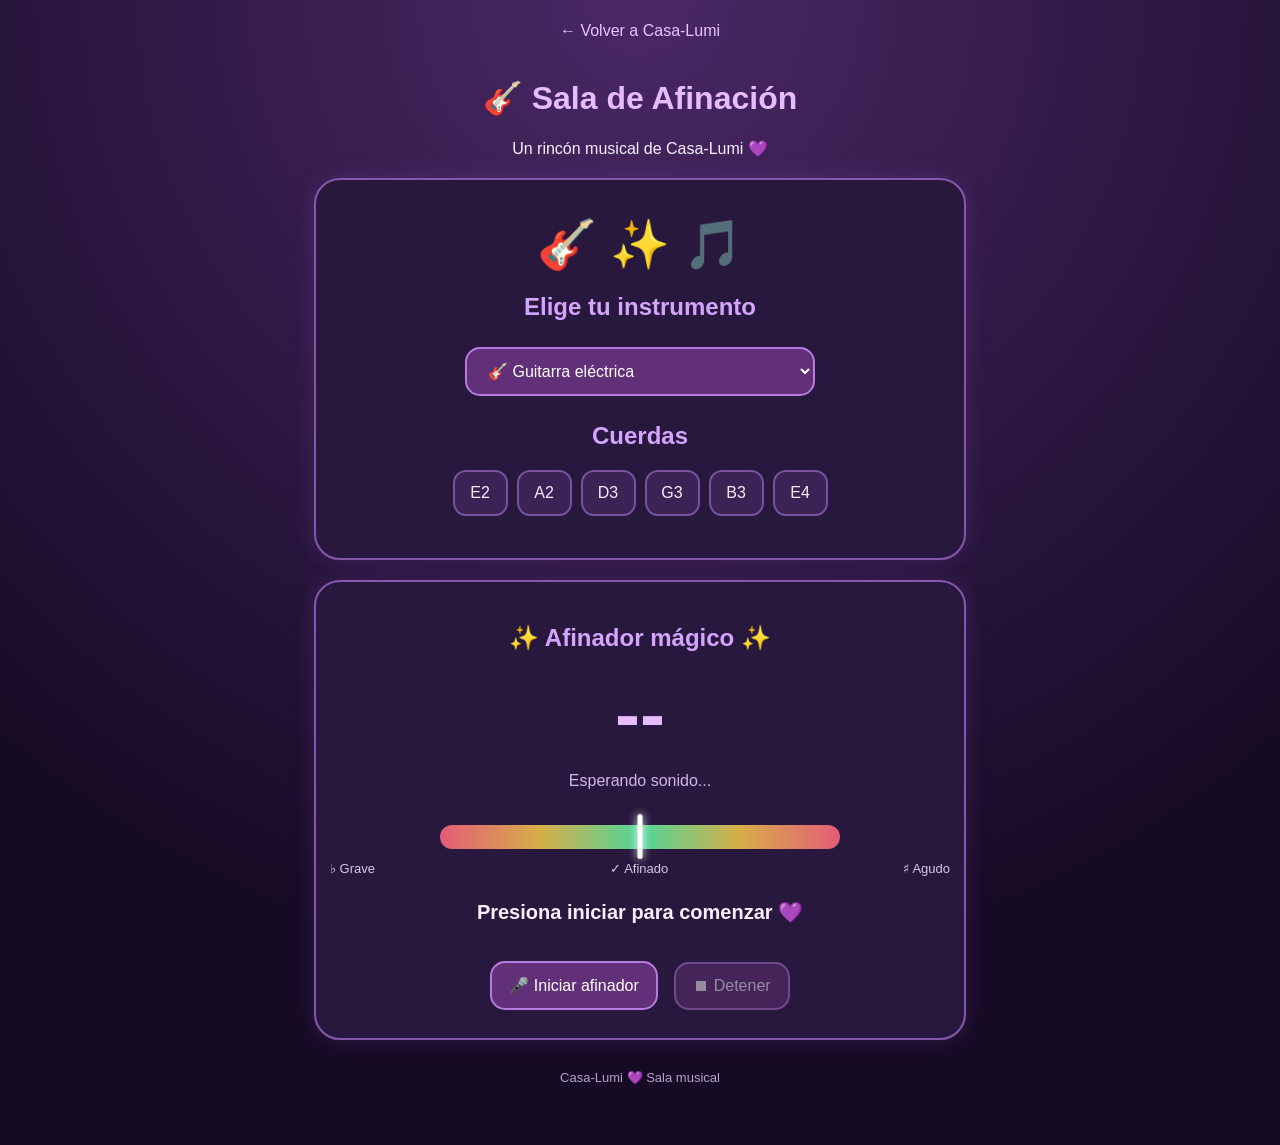
==== afinacion/index.html @ 4000615a "Add initial HTML structure for Afinación page" ====
<!DOCTYPE html>
<html lang="es">
<head>
<meta charset="UTF-8">
<meta name="viewport" content="width=device-width, initial-scale=1">
<meta name="theme-color" content="#160b25">
<title>Sala de Afinación | Casa-Lumi</title>

<style>
* { box-sizing: border-box; }

body {
  margin: 0;
  min-height: 100vh;
  background: radial-gradient(
    circle at top,
    #4a2865,
    #160b25 75%
  );
  color: #f8efff;
  font-family: Arial, sans-serif;
  text-align: center;
}

main {
  max-width: 680px;
  margin: auto;
  padding: 22px 14px 60px;
}

h1 { color: #e6bbff; }
h2 { color: #d4a4ff; }

.volver {
  display: inline-block;
  margin-bottom: 18px;
  color: #e9c6ff;
  text-decoration: none;
}

.panel {
  background: #29183d;
  border: 2px solid #8657ac;
  border-radius: 26px;
  padding: 22px 14px;
  margin: 20px 0;
  box-shadow: 0 0 22px #9b54d033;
}

.decoracion {
  font-size: 48px;
  margin: 15px 0;
}

button, select {
  background: #613078;
  color: white;
  border: 2px solid #b77bdf;
  border-radius: 15px;
  padding: 13px 17px;
  margin: 6px;
  font-size: 16px;
}

button { cursor: pointer; }

button:disabled {
  opacity: .5;
  cursor: not-allowed;
}

select {
  width: 90%;
  max-width: 350px;
}

.nota {
  font-size: 75px;
  font-weight: bold;
  color: #e6bbff;
  margin: 15px 0;
}

.frecuencia {
  color: #d2b7e5;
  font-size: 16px;
}

.medidor {
  position: relative;
  height: 24px;
  margin: 35px auto 12px;
  max-width: 400px;
  background: linear-gradient(
    90deg,
    #e35d78,
    #d7ad48,
    #50d69a,
    #d7ad48,
    #e35d78
  );
  border-radius: 30px;
}

.aguja {
  position: absolute;
  width: 5px;
  height: 45px;
  background: white;
  top: -11px;
  left: 50%;
  border-radius: 4px;
  transform: translateX(-50%);
  transition: left .12s ease;
  box-shadow: 0 0 8px white;
}

.escala {
  display: flex;
  justify-content: space-between;
  font-size: 13px;
  color: #dac8e8;
}

.estado {
  font-size: 20px;
  min-height: 55px;
  margin-top: 24px;
  font-weight: bold;
}

.cuerdas {
  display: flex;
  flex-wrap: wrap;
  justify-content: center;
  gap: 9px;
  margin: 20px 0;
}

.cuerda {
  min-width: 55px;
  padding: 12px;
  background: #3b2355;
  border: 2px solid #78529c;
  border-radius: 13px;
}

.cuerda.activa {
  background: #75429b;
  border-color: #e8bdff;
  box-shadow: 0 0 13px #bb7aff;
}

.afinada {
  color: #75f3b6;
}

footer {
  color: #baa1cc;
  font-size: 13px;
  margin-top: 30px;
}
</style>
</head>

<body>
<main>

<a class="volver" href="../index.html">
  ← Volver a Casa-Lumi
</a>

<h1>🎸 Sala de Afinación</h1>
<p>Un rincón musical de Casa-Lumi 💜</p>

<div class="panel">
  <div class="decoracion">🎸 ✨ 🎵</div>

  <h2>Elige tu instrumento</h2>

  <select id="instrumento">
    <option value="electrica">
      🎸 Guitarra eléctrica
    </option>
    <option value="acustica">
      🎶 Guitarra acústica
    </option>
    <option value="bajo">
      🎸 Bajo de 4 cuerdas
    </option>
  </select>

  <h2>Cuerdas</h2>
  <div id="cuerdas" class="cuerdas"></div>
</div>

<div class="panel">
  <h2>✨ Afinador mágico ✨</h2>

  <div id="nota" class="nota">--</div>

  <div id="frecuencia" class="frecuencia">
    Esperando sonido...
  </div>

  <div class="medidor">
    <div id="aguja" class="aguja"></div>
  </div>

  <div class="escala">
    <span>♭ Grave</span>
    <span>✓ Afinado</span>
    <span>♯ Agudo</span>
  </div>

  <div id="estado" class="estado">
    Presiona iniciar para comenzar 💜
  </div>

  <button id="iniciar">
    🎤 Iniciar afinador
  </button>

  <button id="detener" disabled>
    ⏹ Detener
  </button>
</div>

<footer>
  Casa-Lumi 💜 Sala musical
</footer>

</main>

<script>
"use strict";

const instrumentos = {
  electrica: [
    ["E2", 82.41],
    ["A2", 110],
    ["D3", 146.83],
    ["G3", 196],
    ["B3", 246.94],
    ["E4", 329.63]
  ],
  acustica: [
    ["E2", 82.41],
    ["A2", 110],
    ["D3", 146.83],
    ["G3", 196],
    ["B3", 246.94],
    ["E4", 329.63]
  ],
  bajo: [
    ["E1", 41.20],
    ["A1", 55],
    ["D2", 73.42],
    ["G2", 98]
  ]
};

const instrumento =
  document.getElementById("instrumento");

const cuerdas =
  document.getElementById("cuerdas");

const nota =
  document.getElementById("nota");

const frecuencia =
  document.getElementById("frecuencia");

const aguja =
  document.getElementById("aguja");

const estado =
  document.getElementById("estado");

const iniciar =
  document.getElementById("iniciar");

const detener =
  document.getElementById("detener");

let audioContext = null;
let analyser = null;
let stream = null;
let source = null;
let animacion = null;
let buffer = null;

function mostrarCuerdas(activa = "") {
  cuerdas.innerHTML = "";

  instrumentos[instrumento.value].forEach(
    ([nombre]) => {
      const elemento = document.createElement("div");
      elemento.className = "cuerda";
      elemento.textContent = nombre;

      if (nombre === activa) {
        elemento.classList.add("activa");
      }

      cuerdas.appendChild(elemento);
    }
  );
}

function detectarFrecuencia(datos, sampleRate) {
  const tamaño = datos.length;

  let energia = 0;

  for (let i = 0; i < tamaño; i++) {
    energia += datos[i] * datos[i];
  }

  const rms = Math.sqrt(energia / tamaño);

  if (rms < 0.012) return -1;

  const minHz = 35;
  const maxHz = 380;

  const minLag = Math.floor(sampleRate / maxHz);
  const maxLag = Math.min(
    Math.floor(sampleRate / minHz),
    Math.floor(tamaño / 2)
  );

  const diferencias = new Float32Array(maxLag + 1);
  let suma = 0;
  let mejorLag = -1;
  let mejorValor = 1;

  for (let lag = 1; lag <= maxLag; lag++) {
    let diferencia = 0;

    for (let i = 0; i < tamaño - lag; i++) {
      const delta = datos[i] - datos[i + lag];
      diferencia += delta * delta;
    }

    diferencias[lag] = diferencia;
    suma += diferencia;

    if (lag < minLag || suma === 0) continue;

    const valor = diferencia * lag / suma;

    if (valor < 0.18 && valor < mejorValor) {
      mejorValor = valor;
      mejorLag = lag;
    }
  }

  if (mejorLag === -1) return -1;

  const frecuenciaDetectada = sampleRate / mejorLag;

  return Number.isFinite(frecuenciaDetectada)
    ? frecuenciaDetectada
    : -1;
}

function encontrarNota(hz) {
  const notas = instrumentos[instrumento.value];

  let mejor = null;
  let menorDiferencia = Infinity;

  notas.forEach(([nombre, objetivo]) => {
    const cents = 1200 * Math.log2(hz / objetivo);
    const diferencia = Math.abs(cents);

    if (diferencia < menorDiferencia) {
      menorDiferencia = diferencia;
      mejor = { nombre, objetivo, cents };
    }
  });

  return mejor;
}

function actualizarAfinador() {
  if (!analyser || !audioContext) return;

  analyser.getFloatTimeDomainData(buffer);

  const hz = detectarFrecuencia(
    buffer,
    audioContext.sampleRate
  );

  if (hz > 0) {
    const resultado = encontrarNota(hz);
    const cents = resultado.cents;

    nota.textContent = resultado.nombre;

    frecuencia.textContent =
      hz.toFixed(1) + " Hz";

    mostrarCuerdas(resultado.nombre);

    const posicion = Math.max(
      0,
      Math.min(100, 50 + cents / 2)
    );

    aguja.style.left = posicion + "%";

    estado.classList.remove("afinada");

    if (Math.abs(cents) <= 5) {
      estado.textContent = "💚 ¡Cuerda afinada!";
      estado.classList.add("afinada");
    } else if (cents < 0) {
      estado.textContent =
        "♭ Está grave: sube un poquito";
    } else {
      estado.textContent =
        "♯ Está aguda: baja un poquito";
    }
  } else {
    nota.textContent = "--";
    frecuencia.textContent = "Escuchando...";
    estado.textContent = "🎵 Toca una cuerda";
    aguja.style.left = "50%";
    mostrarCuerdas();
  }

  animacion = requestAnimationFrame(
    actualizarAfinador
  );
}

async function iniciarAfinador() {
  if (audioContext) return;

  iniciar.disabled = true;
  estado.textContent = "Solicitando micrófono...";

  try {
    if (!navigator.mediaDevices?.getUserMedia) {
      throw new Error("Micrófono no disponible");
    }

    stream = await navigator.mediaDevices.getUserMedia({
      audio: {
        echoCancellation: false,
        noiseSuppression: false,
        autoGainControl: false
      },
      video: false
    });

    audioContext = new (
      window.AudioContext ||
      window.webkitAudioContext
    )();

    await audioContext.resume();

    source = audioContext.createMediaStreamSource(stream);

    analyser = audioContext.createAnalyser();
    analyser.fftSize = 8192;
    analyser.smoothingTimeConstant = 0;

    source.connect(analyser);

    buffer = new Float32Array(analyser.fftSize);

    detener.disabled = false;
    estado.textContent = "🎵 Toca una cuerda";

    actualizarAfinador();

  } catch (error) {
    console.error(error);

    estado.textContent =
      "No se pudo acceder al micrófono.";

    detenerAfinador();
  }
}

function detenerAfinador() {
  if (animacion !== null) {
    cancelAnimationFrame(animacion);
    animacion = null;
  }

  if (source) {
    source.disconnect();
    source = null;
  }

  if (stream) {
    stream.getTracks().forEach(
      track => track.stop()
    );
    stream = null;
  }

  if (audioContext) {
    audioContext.close();
    audioContext = null;
  }

  analyser = null;
  buffer = null;

  iniciar.disabled = false;
  detener.disabled = true;

  nota.textContent = "--";
  frecuencia.textContent = "Micrófono apagado";
  estado.textContent = "Afinador detenido 💜";
  aguja.style.left = "50%";

  mostrarCuerdas();
}

iniciar.addEventListener(
  "click",
  iniciarAfinador
);

detener.addEventListener(
  "click",
  detenerAfinador
);

instrumento.addEventListener("change", () => {
  mostrarCuerdas();
  nota.textContent = "--";
  aguja.style.left = "50%";
});

mostrarCuerdas();
</script>

</body>
</html>
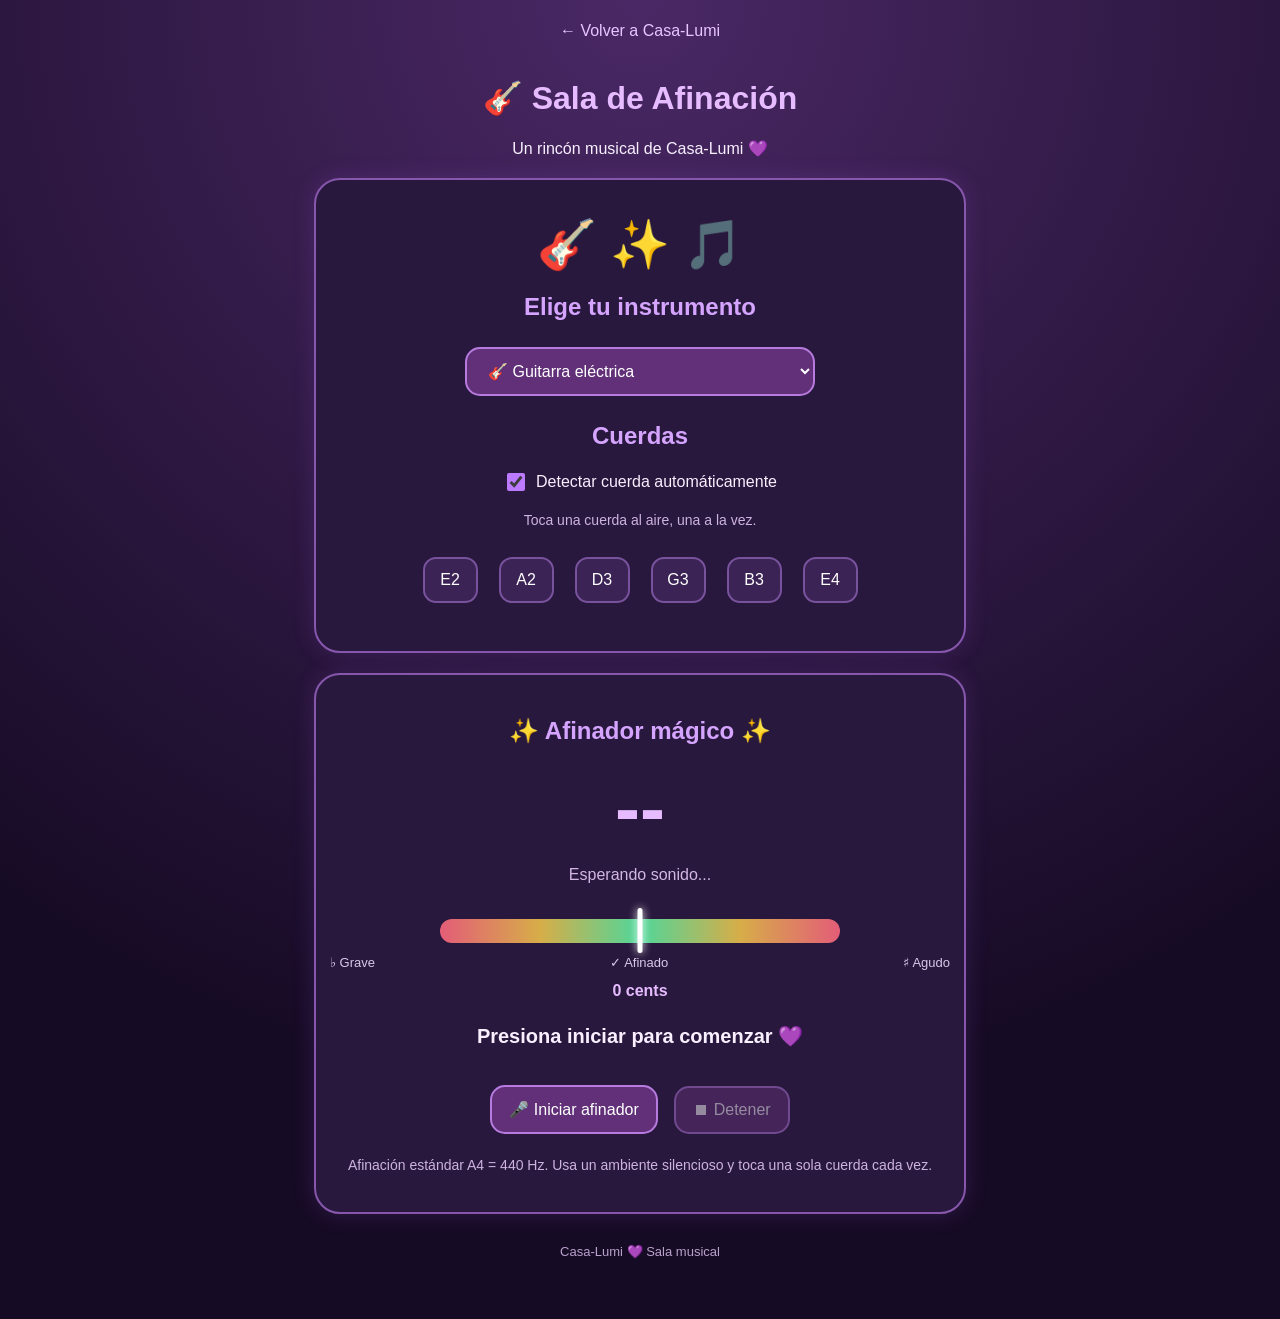
==== commit fc54d966: "Refactor HTML and CSS for afinacion/index.htmlñ" ====
--- a/afinacion/index.html
+++ b/afinacion/index.html
@@ -1,164 +1,189 @@
+
 <!DOCTYPE html>
 <html lang="es">
 <head>
 <meta charset="UTF-8">
-<meta name="viewport" content="width=device-width, initial-scale=1">
+<meta name="viewport" content="width=device-width,initial-scale=1">
 <meta name="theme-color" content="#160b25">
 <title>Sala de Afinación | Casa-Lumi</title>
 
 <style>
-* { box-sizing: border-box; }
-
-body {
-  margin: 0;
-  min-height: 100vh;
-  background: radial-gradient(
-    circle at top,
-    #4a2865,
-    #160b25 75%
-  );
-  color: #f8efff;
-  font-family: Arial, sans-serif;
-  text-align: center;
-}
-
-main {
-  max-width: 680px;
-  margin: auto;
-  padding: 22px 14px 60px;
-}
-
-h1 { color: #e6bbff; }
-h2 { color: #d4a4ff; }
-
-.volver {
-  display: inline-block;
-  margin-bottom: 18px;
-  color: #e9c6ff;
-  text-decoration: none;
-}
-
-.panel {
-  background: #29183d;
-  border: 2px solid #8657ac;
-  border-radius: 26px;
-  padding: 22px 14px;
-  margin: 20px 0;
-  box-shadow: 0 0 22px #9b54d033;
-}
-
-.decoracion {
-  font-size: 48px;
-  margin: 15px 0;
-}
-
-button, select {
-  background: #613078;
-  color: white;
-  border: 2px solid #b77bdf;
-  border-radius: 15px;
-  padding: 13px 17px;
-  margin: 6px;
-  font-size: 16px;
-}
-
-button { cursor: pointer; }
-
-button:disabled {
-  opacity: .5;
-  cursor: not-allowed;
-}
-
-select {
-  width: 90%;
-  max-width: 350px;
-}
-
-.nota {
-  font-size: 75px;
-  font-weight: bold;
-  color: #e6bbff;
-  margin: 15px 0;
-}
-
-.frecuencia {
-  color: #d2b7e5;
-  font-size: 16px;
-}
-
-.medidor {
-  position: relative;
-  height: 24px;
-  margin: 35px auto 12px;
-  max-width: 400px;
-  background: linear-gradient(
-    90deg,
-    #e35d78,
-    #d7ad48,
-    #50d69a,
-    #d7ad48,
-    #e35d78
-  );
-  border-radius: 30px;
-}
-
-.aguja {
-  position: absolute;
-  width: 5px;
-  height: 45px;
-  background: white;
-  top: -11px;
-  left: 50%;
-  border-radius: 4px;
-  transform: translateX(-50%);
-  transition: left .12s ease;
-  box-shadow: 0 0 8px white;
-}
-
-.escala {
-  display: flex;
-  justify-content: space-between;
-  font-size: 13px;
-  color: #dac8e8;
-}
-
-.estado {
-  font-size: 20px;
-  min-height: 55px;
-  margin-top: 24px;
-  font-weight: bold;
-}
-
-.cuerdas {
-  display: flex;
-  flex-wrap: wrap;
-  justify-content: center;
-  gap: 9px;
-  margin: 20px 0;
-}
-
-.cuerda {
-  min-width: 55px;
-  padding: 12px;
-  background: #3b2355;
-  border: 2px solid #78529c;
-  border-radius: 13px;
-}
-
-.cuerda.activa {
-  background: #75429b;
-  border-color: #e8bdff;
-  box-shadow: 0 0 13px #bb7aff;
-}
-
-.afinada {
-  color: #75f3b6;
-}
-
-footer {
-  color: #baa1cc;
-  font-size: 13px;
-  margin-top: 30px;
+*{box-sizing:border-box}
+
+body{
+ margin:0;
+ min-height:100vh;
+ background:radial-gradient(circle at top,#4a2865,#160b25 75%);
+ color:#f8efff;
+ font-family:Arial,sans-serif;
+ text-align:center;
+}
+
+main{
+ max-width:680px;
+ margin:auto;
+ padding:22px 14px 60px;
+}
+
+h1{color:#e6bbff}
+h2{color:#d4a4ff}
+
+.volver{
+ display:inline-block;
+ margin-bottom:18px;
+ color:#e9c6ff;
+ text-decoration:none;
+}
+
+.panel{
+ background:#29183d;
+ border:2px solid #8657ac;
+ border-radius:26px;
+ padding:22px 14px;
+ margin:20px 0;
+ box-shadow:0 0 22px #9b54d033;
+}
+
+.decoracion{
+ font-size:48px;
+ margin:15px 0;
+}
+
+button,select{
+ background:#613078;
+ color:white;
+ border:2px solid #b77bdf;
+ border-radius:15px;
+ padding:13px 17px;
+ margin:6px;
+ font-size:16px;
+ font-family:inherit;
+}
+
+button{cursor:pointer}
+button:disabled{opacity:.5;cursor:not-allowed}
+
+button:focus-visible,select:focus-visible{
+ outline:3px solid #e6bbff;
+ outline-offset:3px;
+}
+
+select{
+ width:90%;
+ max-width:350px;
+}
+
+.nota{
+ font-size:75px;
+ font-weight:bold;
+ color:#e6bbff;
+ margin:15px 0;
+}
+
+.frecuencia{
+ color:#d2b7e5;
+ font-size:16px;
+}
+
+.medidor{
+ position:relative;
+ height:24px;
+ margin:35px auto 12px;
+ max-width:400px;
+ background:linear-gradient(
+ 90deg,
+ #e35d78,
+ #d7ad48,
+ #50d69a,
+ #d7ad48,
+ #e35d78
+ );
+ border-radius:30px;
+}
+
+.aguja{
+ position:absolute;
+ width:5px;
+ height:45px;
+ background:white;
+ top:-11px;
+ left:50%;
+ border-radius:4px;
+ transform:translateX(-50%);
+ transition:left .15s ease;
+ box-shadow:0 0 8px white;
+}
+
+.escala{
+ display:flex;
+ justify-content:space-between;
+ font-size:13px;
+ color:#dac8e8;
+}
+
+.estado{
+ font-size:20px;
+ min-height:55px;
+ margin-top:24px;
+ font-weight:bold;
+}
+
+.cuerdas{
+ display:flex;
+ flex-wrap:wrap;
+ justify-content:center;
+ gap:9px;
+ margin:20px 0;
+}
+
+.cuerda{
+ min-width:55px;
+ padding:12px;
+ background:#3b2355;
+ border:2px solid #78529c;
+ border-radius:13px;
+}
+
+.cuerda.activa{
+ background:#75429b;
+ border-color:#e8bdff;
+ box-shadow:0 0 13px #bb7aff;
+}
+
+.afinada{color:#75f3b6}
+
+.modo{
+ display:flex;
+ justify-content:center;
+ align-items:center;
+ gap:8px;
+ flex-wrap:wrap;
+ margin:15px 0;
+}
+
+.modo input{
+ accent-color:#bb7aff;
+ width:18px;
+ height:18px;
+}
+
+.detalle{
+ color:#cdb3e0;
+ font-size:14px;
+ line-height:1.6;
+}
+
+.cents{
+ color:#e6bbff;
+ font-size:16px;
+ margin-top:12px;
+ font-weight:bold;
+}
+
+footer{
+ color:#baa1cc;
+ font-size:13px;
+ margin-top:30px;
 }
 </style>
 </head>
@@ -167,380 +192,592 @@
 <main>
 
 <a class="volver" href="../index.html">
-  ← Volver a Casa-Lumi
+ ← Volver a Casa-Lumi
 </a>
 
 <h1>🎸 Sala de Afinación</h1>
 <p>Un rincón musical de Casa-Lumi 💜</p>
 
 <div class="panel">
-  <div class="decoracion">🎸 ✨ 🎵</div>
-
-  <h2>Elige tu instrumento</h2>
-
-  <select id="instrumento">
-    <option value="electrica">
-      🎸 Guitarra eléctrica
-    </option>
-    <option value="acustica">
-      🎶 Guitarra acústica
-    </option>
-    <option value="bajo">
-      🎸 Bajo de 4 cuerdas
-    </option>
-  </select>
-
-  <h2>Cuerdas</h2>
-  <div id="cuerdas" class="cuerdas"></div>
+ <div class="decoracion">🎸 ✨ 🎵</div>
+
+ <h2>Elige tu instrumento</h2>
+
+ <select id="instrumento">
+  <option value="electrica">🎸 Guitarra eléctrica</option>
+  <option value="acustica">🎶 Guitarra acústica</option>
+  <option value="bajo">🎸 Bajo de 4 cuerdas</option>
+ </select>
+
+ <h2>Cuerdas</h2>
+
+ <label class="modo">
+  <input type="checkbox" id="automatico" checked>
+  Detectar cuerda automáticamente
+ </label>
+
+ <p class="detalle" id="instruccion">
+  Toca una cuerda al aire, una a la vez.
+ </p>
+
+ <div id="cuerdas" class="cuerdas"></div>
 </div>
 
 <div class="panel">
-  <h2>✨ Afinador mágico ✨</h2>
-
-  <div id="nota" class="nota">--</div>
-
-  <div id="frecuencia" class="frecuencia">
-    Esperando sonido...
-  </div>
-
-  <div class="medidor">
-    <div id="aguja" class="aguja"></div>
-  </div>
-
-  <div class="escala">
-    <span>♭ Grave</span>
-    <span>✓ Afinado</span>
-    <span>♯ Agudo</span>
-  </div>
-
-  <div id="estado" class="estado">
-    Presiona iniciar para comenzar 💜
-  </div>
-
-  <button id="iniciar">
-    🎤 Iniciar afinador
-  </button>
-
-  <button id="detener" disabled>
-    ⏹ Detener
-  </button>
+ <h2>✨ Afinador mágico ✨</h2>
+
+ <div id="nota" class="nota">--</div>
+
+ <div id="frecuencia" class="frecuencia">
+  Esperando sonido...
+ </div>
+
+ <div class="medidor">
+  <div id="aguja" class="aguja"></div>
+ </div>
+
+ <div class="escala">
+  <span>♭ Grave</span>
+  <span>✓ Afinado</span>
+  <span>♯ Agudo</span>
+ </div>
+
+ <div id="cents" class="cents">0 cents</div>
+
+ <div id="estado" class="estado" role="status">
+  Presiona iniciar para comenzar 💜
+ </div>
+
+ <button id="iniciar">🎤 Iniciar afinador</button>
+ <button id="detener" disabled>⏹ Detener</button>
+
+ <p class="detalle">
+  Afinación estándar A4 = 440 Hz.
+  Usa un ambiente silencioso y toca
+  una sola cuerda cada vez.
+ </p>
 </div>
 
-<footer>
-  Casa-Lumi 💜 Sala musical
-</footer>
+<footer>Casa-Lumi 💜 Sala musical</footer>
 
 </main>
 
 <script>
 "use strict";
 
+/* =====================================
+   CASA-LUMI
+   SALA DE AFINACIÓN
+   VERSIÓN CORREGIDA
+   ===================================== */
+
 const instrumentos = {
-  electrica: [
-    ["E2", 82.41],
-    ["A2", 110],
-    ["D3", 146.83],
-    ["G3", 196],
-    ["B3", 246.94],
-    ["E4", 329.63]
-  ],
-  acustica: [
-    ["E2", 82.41],
-    ["A2", 110],
-    ["D3", 146.83],
-    ["G3", 196],
-    ["B3", 246.94],
-    ["E4", 329.63]
-  ],
-  bajo: [
-    ["E1", 41.20],
-    ["A1", 55],
-    ["D2", 73.42],
-    ["G2", 98]
-  ]
+ electrica:[
+  ["E2",82.4069],
+  ["A2",110],
+  ["D3",146.8324],
+  ["G3",195.9977],
+  ["B3",246.9417],
+  ["E4",329.6276]
+ ],
+ acustica:[
+  ["E2",82.4069],
+  ["A2",110],
+  ["D3",146.8324],
+  ["G3",195.9977],
+  ["B3",246.9417],
+  ["E4",329.6276]
+ ],
+ bajo:[
+  ["E1",41.2034],
+  ["A1",55],
+  ["D2",73.4162],
+  ["G2",97.9989]
+ ]
 };
 
-const instrumento =
-  document.getElementById("instrumento");
-
-const cuerdas =
-  document.getElementById("cuerdas");
-
-const nota =
-  document.getElementById("nota");
-
-const frecuencia =
-  document.getElementById("frecuencia");
-
-const aguja =
-  document.getElementById("aguja");
-
-const estado =
-  document.getElementById("estado");
-
-const iniciar =
-  document.getElementById("iniciar");
-
-const detener =
-  document.getElementById("detener");
+const $ = id => document.getElementById(id);
+
+const instrumento = $("instrumento");
+const automatico = $("automatico");
+const cuerdas = $("cuerdas");
+const instruccion = $("instruccion");
+const nota = $("nota");
+const frecuencia = $("frecuencia");
+const aguja = $("aguja");
+const centsTexto = $("cents");
+const estado = $("estado");
+const iniciar = $("iniciar");
+const detener = $("detener");
 
 let audioContext = null;
 let analyser = null;
 let stream = null;
 let source = null;
+let buffer = null;
 let animacion = null;
-let buffer = null;
-
-function mostrarCuerdas(activa = "") {
-  cuerdas.innerHTML = "";
-
-  instrumentos[instrumento.value].forEach(
-    ([nombre]) => {
-      const elemento = document.createElement("div");
-      elemento.className = "cuerda";
-      elemento.textContent = nombre;
-
-      if (nombre === activa) {
-        elemento.classList.add("activa");
-      }
-
-      cuerdas.appendChild(elemento);
-    }
+
+let cuerdaElegida = 0;
+let ultimaNota = "";
+let lecturas = [];
+let ultimaActualizacion = 0;
+let iniciando = false;
+let sesion = 0;
+
+function notasActuales(){
+ return instrumentos[instrumento.value];
+}
+
+function mostrarCuerdas(activa = ""){
+ cuerdas.innerHTML = "";
+
+ notasActuales().forEach(([nombre],indice)=>{
+  const boton = document.createElement("button");
+  boton.className = "cuerda";
+  boton.textContent = nombre;
+  boton.type = "button";
+
+  const seleccionada = automatico.checked
+   ? nombre === activa
+   : indice === cuerdaElegida;
+
+  if(seleccionada){
+   boton.classList.add("activa");
+  }
+
+  boton.setAttribute("aria-pressed",seleccionada);
+
+  boton.addEventListener("click",()=>{
+   automatico.checked = false;
+   cuerdaElegida = indice;
+   reiniciarLecturas();
+   mostrarCuerdas();
+   instruccion.textContent =
+    "Afinando la cuerda " + nombre;
+  });
+
+  cuerdas.appendChild(boton);
+ });
+}
+
+function reiniciarLecturas(){
+ lecturas = [];
+ ultimaNota = "";
+ nota.textContent = "--";
+ centsTexto.textContent = "0 cents";
+ aguja.style.left = "50%";
+}
+
+function mediana(valores){
+ const ordenados = [...valores].sort((a,b)=>a-b);
+ const mitad = Math.floor(ordenados.length/2);
+
+ if(ordenados.length % 2){
+  return ordenados[mitad];
+ }
+
+ return (
+  ordenados[mitad-1] + ordenados[mitad]
+ ) / 2;
+}
+
+/* Detección de tono mediante YIN.
+   Busca periodicidad en la señal,
+   reduciendo errores de armónicos.
+*/
+
+function detectarFrecuencia(datos,sampleRate){
+ const n = datos.length;
+ let energia = 0;
+
+ for(let i=0;i<n;i++){
+  energia += datos[i]*datos[i];
+ }
+
+ const rms = Math.sqrt(energia/n);
+
+ if(rms < 0.008) return -1;
+
+ const minHz = 35;
+ const maxHz = 380;
+
+ const minLag = Math.max(
+  2,Math.floor(sampleRate/maxHz)
+ );
+
+ const maxLag = Math.min(
+  Math.floor(sampleRate/minHz),
+  Math.floor(n/2)-1
+ );
+
+ const diferencia = new Float64Array(maxLag+1);
+ const normalizada = new Float64Array(maxLag+1);
+
+ const ventana = n-maxLag;
+
+ for(let lag=1;lag<=maxLag;lag++){
+  let suma = 0;
+
+  for(let i=0;i<ventana;i++){
+   const delta = datos[i]-datos[i+lag];
+   suma += delta*delta;
+  }
+
+  diferencia[lag] = suma;
+ }
+
+ let acumulado = 0;
+ normalizada[0] = 1;
+
+ for(let lag=1;lag<=maxLag;lag++){
+  acumulado += diferencia[lag];
+
+  normalizada[lag] = acumulado > 0
+   ? diferencia[lag]*lag/acumulado
+   : 1;
+ }
+
+ const umbral = 0.12;
+ let candidato = -1;
+
+ for(let lag=minLag;lag<=maxLag;lag++){
+  if(normalizada[lag] < umbral){
+   while(
+    lag+1<=maxLag &&
+    normalizada[lag+1]<normalizada[lag]
+   ){
+    lag++;
+   }
+
+   candidato = lag;
+   break;
+  }
+ }
+
+ if(candidato === -1) return -1;
+
+ let lagPreciso = candidato;
+
+ if(candidato>1 && candidato<maxLag){
+  const a = normalizada[candidato-1];
+  const b = normalizada[candidato];
+  const c = normalizada[candidato+1];
+
+  const denominador = a-2*b+c;
+
+  if(Math.abs(denominador)>1e-12){
+   const ajuste = 0.5*(a-c)/denominador;
+   lagPreciso += Math.max(
+    -1,Math.min(1,ajuste)
+   );
+  }
+ }
+
+ const hz = sampleRate/lagPreciso;
+
+ if(!Number.isFinite(hz)) return -1;
+
+ return hz;
+}
+
+function encontrarNota(hz){
+ const notas = notasActuales();
+
+ if(!automatico.checked){
+  const [nombre,objetivo] =
+   notas[cuerdaElegida];
+
+  return {
+   nombre,
+   objetivo,
+   cents:1200*Math.log2(hz/objetivo)
+  };
+ }
+
+ let mejor = null;
+ let diferenciaMenor = Infinity;
+
+ notas.forEach(([nombre,objetivo])=>{
+  const cents = 1200*Math.log2(hz/objetivo);
+  const diferencia = Math.abs(cents);
+
+  if(diferencia<diferenciaMenor){
+   diferenciaMenor = diferencia;
+   mejor = {nombre,objetivo,cents};
+  }
+ });
+
+ // Evita asignar una cuerda cuando
+ // el sonido está demasiado lejos.
+ if(diferenciaMenor>250) return null;
+
+ return mejor;
+}
+
+function actualizarPantalla(hz){
+ const resultado = encontrarNota(hz);
+
+ if(!resultado){
+  estado.textContent =
+   "🎵 No reconozco esa cuerda";
+  return;
+ }
+
+ if(resultado.nombre!==ultimaNota){
+  lecturas = [];
+  ultimaNota = resultado.nombre;
+ }
+
+ lecturas.push(resultado.cents);
+
+ if(lecturas.length>5){
+  lecturas.shift();
+ }
+
+ const cents = mediana(lecturas);
+
+ nota.textContent = resultado.nombre;
+
+ frecuencia.textContent =
+  hz.toFixed(2)+" Hz";
+
+ centsTexto.textContent =
+  (cents>0?"+":"")+
+  cents.toFixed(1)+" cents";
+
+ mostrarCuerdas(resultado.nombre);
+
+ const posicion = Math.max(
+  0,Math.min(100,50+cents/2)
+ );
+
+ aguja.style.left = posicion+"%";
+
+ estado.classList.remove("afinada");
+
+ if(Math.abs(cents)<=5){
+  estado.textContent =
+   "💚 ¡Cuerda afinada!";
+  estado.classList.add("afinada");
+ }else if(cents<0){
+  estado.textContent =
+   "♭ Está grave: sube un poquito";
+ }else{
+  estado.textContent =
+   "♯ Está aguda: baja un poquito";
+ }
+}
+
+function actualizarAfinador(tiempo){
+ if(!analyser || !audioContext) return;
+
+ animacion = requestAnimationFrame(
+  actualizarAfinador
+ );
+
+ // Reduce cálculos para mejorar
+ // rendimiento en celulares.
+ if(tiempo-ultimaActualizacion<100){
+  return;
+ }
+
+ ultimaActualizacion = tiempo;
+
+ analyser.getFloatTimeDomainData(buffer);
+
+ const hz = detectarFrecuencia(
+  buffer,
+  audioContext.sampleRate
+ );
+
+ if(hz>0){
+  actualizarPantalla(hz);
+ }else{
+  nota.textContent = "--";
+  frecuencia.textContent = "Escuchando...";
+  estado.textContent = "🎵 Toca una cuerda";
+  estado.classList.remove("afinada");
+  reiniciarLecturas();
+  mostrarCuerdas();
+ }
+}
+
+async function iniciarAfinador(){
+ if(audioContext || iniciando) return;
+
+ iniciando = true;
+ iniciar.disabled = true;
+
+ const miSesion = ++sesion;
+
+ estado.textContent =
+  "Solicitando permiso del micrófono...";
+
+ let nuevoStream = null;
+ let nuevoContexto = null;
+
+ try{
+  if(!navigator.mediaDevices?.getUserMedia){
+   throw new Error(
+    "El navegador no permite usar el micrófono"
+   );
+  }
+
+  nuevoStream =
+   await navigator.mediaDevices.getUserMedia({
+    audio:{
+     echoCancellation:false,
+     noiseSuppression:false,
+     autoGainControl:false
+    },
+    video:false
+   });
+
+  if(miSesion!==sesion){
+   nuevoStream.getTracks().forEach(t=>t.stop());
+   return;
+  }
+
+  const Contexto =
+   window.AudioContext ||
+   window.webkitAudioContext;
+
+  if(!Contexto){
+   throw new Error("Audio no compatible");
+  }
+
+  nuevoContexto = new Contexto();
+  await nuevoContexto.resume();
+
+  if(miSesion!==sesion){
+   nuevoStream.getTracks().forEach(t=>t.stop());
+   await nuevoContexto.close();
+   return;
+  }
+
+  stream = nuevoStream;
+  audioContext = nuevoContexto;
+
+  source =
+   audioContext.createMediaStreamSource(stream);
+
+  analyser = audioContext.createAnalyser();
+
+  // Ventana grande para frecuencias
+  // graves del bajo eléctrico.
+  analyser.fftSize = 16384;
+  analyser.smoothingTimeConstant = 0;
+
+  source.connect(analyser);
+
+  buffer = new Float32Array(analyser.fftSize);
+
+  ultimaActualizacion = 0;
+  detener.disabled = false;
+
+  estado.textContent = "🎵 Toca una cuerda";
+
+  animacion = requestAnimationFrame(
+   actualizarAfinador
   );
-}
-
-function detectarFrecuencia(datos, sampleRate) {
-  const tamaño = datos.length;
-
-  let energia = 0;
-
-  for (let i = 0; i < tamaño; i++) {
-    energia += datos[i] * datos[i];
-  }
-
-  const rms = Math.sqrt(energia / tamaño);
-
-  if (rms < 0.012) return -1;
-
-  const minHz = 35;
-  const maxHz = 380;
-
-  const minLag = Math.floor(sampleRate / maxHz);
-  const maxLag = Math.min(
-    Math.floor(sampleRate / minHz),
-    Math.floor(tamaño / 2)
-  );
-
-  const diferencias = new Float32Array(maxLag + 1);
-  let suma = 0;
-  let mejorLag = -1;
-  let mejorValor = 1;
-
-  for (let lag = 1; lag <= maxLag; lag++) {
-    let diferencia = 0;
-
-    for (let i = 0; i < tamaño - lag; i++) {
-      const delta = datos[i] - datos[i + lag];
-      diferencia += delta * delta;
-    }
-
-    diferencias[lag] = diferencia;
-    suma += diferencia;
-
-    if (lag < minLag || suma === 0) continue;
-
-    const valor = diferencia * lag / suma;
-
-    if (valor < 0.18 && valor < mejorValor) {
-      mejorValor = valor;
-      mejorLag = lag;
-    }
-  }
-
-  if (mejorLag === -1) return -1;
-
-  const frecuenciaDetectada = sampleRate / mejorLag;
-
-  return Number.isFinite(frecuenciaDetectada)
-    ? frecuenciaDetectada
-    : -1;
-}
-
-function encontrarNota(hz) {
-  const notas = instrumentos[instrumento.value];
-
-  let mejor = null;
-  let menorDiferencia = Infinity;
-
-  notas.forEach(([nombre, objetivo]) => {
-    const cents = 1200 * Math.log2(hz / objetivo);
-    const diferencia = Math.abs(cents);
-
-    if (diferencia < menorDiferencia) {
-      menorDiferencia = diferencia;
-      mejor = { nombre, objetivo, cents };
-    }
-  });
-
-  return mejor;
-}
-
-function actualizarAfinador() {
-  if (!analyser || !audioContext) return;
-
-  analyser.getFloatTimeDomainData(buffer);
-
-  const hz = detectarFrecuencia(
-    buffer,
-    audioContext.sampleRate
-  );
-
-  if (hz > 0) {
-    const resultado = encontrarNota(hz);
-    const cents = resultado.cents;
-
-    nota.textContent = resultado.nombre;
-
-    frecuencia.textContent =
-      hz.toFixed(1) + " Hz";
-
-    mostrarCuerdas(resultado.nombre);
-
-    const posicion = Math.max(
-      0,
-      Math.min(100, 50 + cents / 2)
-    );
-
-    aguja.style.left = posicion + "%";
-
-    estado.classList.remove("afinada");
-
-    if (Math.abs(cents) <= 5) {
-      estado.textContent = "💚 ¡Cuerda afinada!";
-      estado.classList.add("afinada");
-    } else if (cents < 0) {
-      estado.textContent =
-        "♭ Está grave: sube un poquito";
-    } else {
-      estado.textContent =
-        "♯ Está aguda: baja un poquito";
-    }
-  } else {
-    nota.textContent = "--";
-    frecuencia.textContent = "Escuchando...";
-    estado.textContent = "🎵 Toca una cuerda";
-    aguja.style.left = "50%";
-    mostrarCuerdas();
-  }
-
-  animacion = requestAnimationFrame(
-    actualizarAfinador
-  );
-}
-
-async function iniciarAfinador() {
-  if (audioContext) return;
-
-  iniciar.disabled = true;
-  estado.textContent = "Solicitando micrófono...";
-
-  try {
-    if (!navigator.mediaDevices?.getUserMedia) {
-      throw new Error("Micrófono no disponible");
-    }
-
-    stream = await navigator.mediaDevices.getUserMedia({
-      audio: {
-        echoCancellation: false,
-        noiseSuppression: false,
-        autoGainControl: false
-      },
-      video: false
-    });
-
-    audioContext = new (
-      window.AudioContext ||
-      window.webkitAudioContext
-    )();
-
-    await audioContext.resume();
-
-    source = audioContext.createMediaStreamSource(stream);
-
-    analyser = audioContext.createAnalyser();
-    analyser.fftSize = 8192;
-    analyser.smoothingTimeConstant = 0;
-
-    source.connect(analyser);
-
-    buffer = new Float32Array(analyser.fftSize);
-
-    detener.disabled = false;
-    estado.textContent = "🎵 Toca una cuerda";
-
-    actualizarAfinador();
-
-  } catch (error) {
-    console.error(error);
-
-    estado.textContent =
-      "No se pudo acceder al micrófono.";
-
-    detenerAfinador();
-  }
-}
-
-function detenerAfinador() {
-  if (animacion !== null) {
-    cancelAnimationFrame(animacion);
-    animacion = null;
-  }
-
-  if (source) {
-    source.disconnect();
-    source = null;
-  }
-
-  if (stream) {
-    stream.getTracks().forEach(
-      track => track.stop()
-    );
-    stream = null;
-  }
-
-  if (audioContext) {
-    audioContext.close();
-    audioContext = null;
-  }
-
-  analyser = null;
-  buffer = null;
-
-  iniciar.disabled = false;
-  detener.disabled = true;
-
-  nota.textContent = "--";
-  frecuencia.textContent = "Micrófono apagado";
-  estado.textContent = "Afinador detenido 💜";
-  aguja.style.left = "50%";
-
-  mostrarCuerdas();
-}
-
-iniciar.addEventListener(
-  "click",
-  iniciarAfinador
-);
-
-detener.addEventListener(
-  "click",
-  detenerAfinador
-);
-
-instrumento.addEventListener("change", () => {
-  mostrarCuerdas();
-  nota.textContent = "--";
-  aguja.style.left = "50%";
+
+ }catch(error){
+  console.error(error);
+
+  if(nuevoStream && nuevoStream!==stream){
+   nuevoStream.getTracks().forEach(t=>t.stop());
+  }
+
+  if(nuevoContexto && nuevoContexto!==audioContext){
+   await nuevoContexto.close().catch(()=>{});
+  }
+
+  await detenerAfinador();
+
+  estado.textContent =
+   "⚠️ No se pudo activar el micrófono. Revisa los permisos.";
+
+ }finally{
+  iniciando = false;
+  if(!audioContext) iniciar.disabled = false;
+ }
+}
+
+async function detenerAfinador(){
+ ++sesion;
+
+ if(animacion!==null){
+  cancelAnimationFrame(animacion);
+  animacion = null;
+ }
+
+ if(source){
+  source.disconnect();
+  source = null;
+ }
+
+ if(stream){
+  stream.getTracks().forEach(track=>track.stop());
+  stream = null;
+ }
+
+ const contexto = audioContext;
+ audioContext = null;
+
+ analyser = null;
+ buffer = null;
+
+ if(contexto){
+  await contexto.close().catch(()=>{});
+ }
+
+ iniciar.disabled = false;
+ detener.disabled = true;
+
+ reiniciarLecturas();
+ mostrarCuerdas();
+
+ frecuencia.textContent = "Micrófono apagado";
+ estado.textContent = "Afinador detenido 💜";
+ estado.classList.remove("afinada");
+}
+
+instrumento.addEventListener("change",()=>{
+ cuerdaElegida = 0;
+ reiniciarLecturas();
+ mostrarCuerdas();
+ estado.textContent = "🎵 Toca una cuerda";
+});
+
+automatico.addEventListener("change",()=>{
+ reiniciarLecturas();
+ mostrarCuerdas();
+
+ instruccion.textContent = automatico.checked
+  ? "Toca una cuerda al aire, una a la vez."
+  : "Selecciona la cuerda que quieres afinar.";
+});
+
+iniciar.addEventListener("click",iniciarAfinador);
+detener.addEventListener("click",detenerAfinador);
+
+window.addEventListener("pagehide",()=>{
+ ++sesion;
+
+ if(animacion!==null){
+  cancelAnimationFrame(animacion);
+  animacion = null;
+ }
+
+ if(stream){
+  stream.getTracks().forEach(t=>t.stop());
+  stream = null;
+ }
+
+ if(audioContext){
+  audioContext.close().catch(()=>{});
+  audioContext = null;
+ }
 });
 
 mostrarCuerdas();
